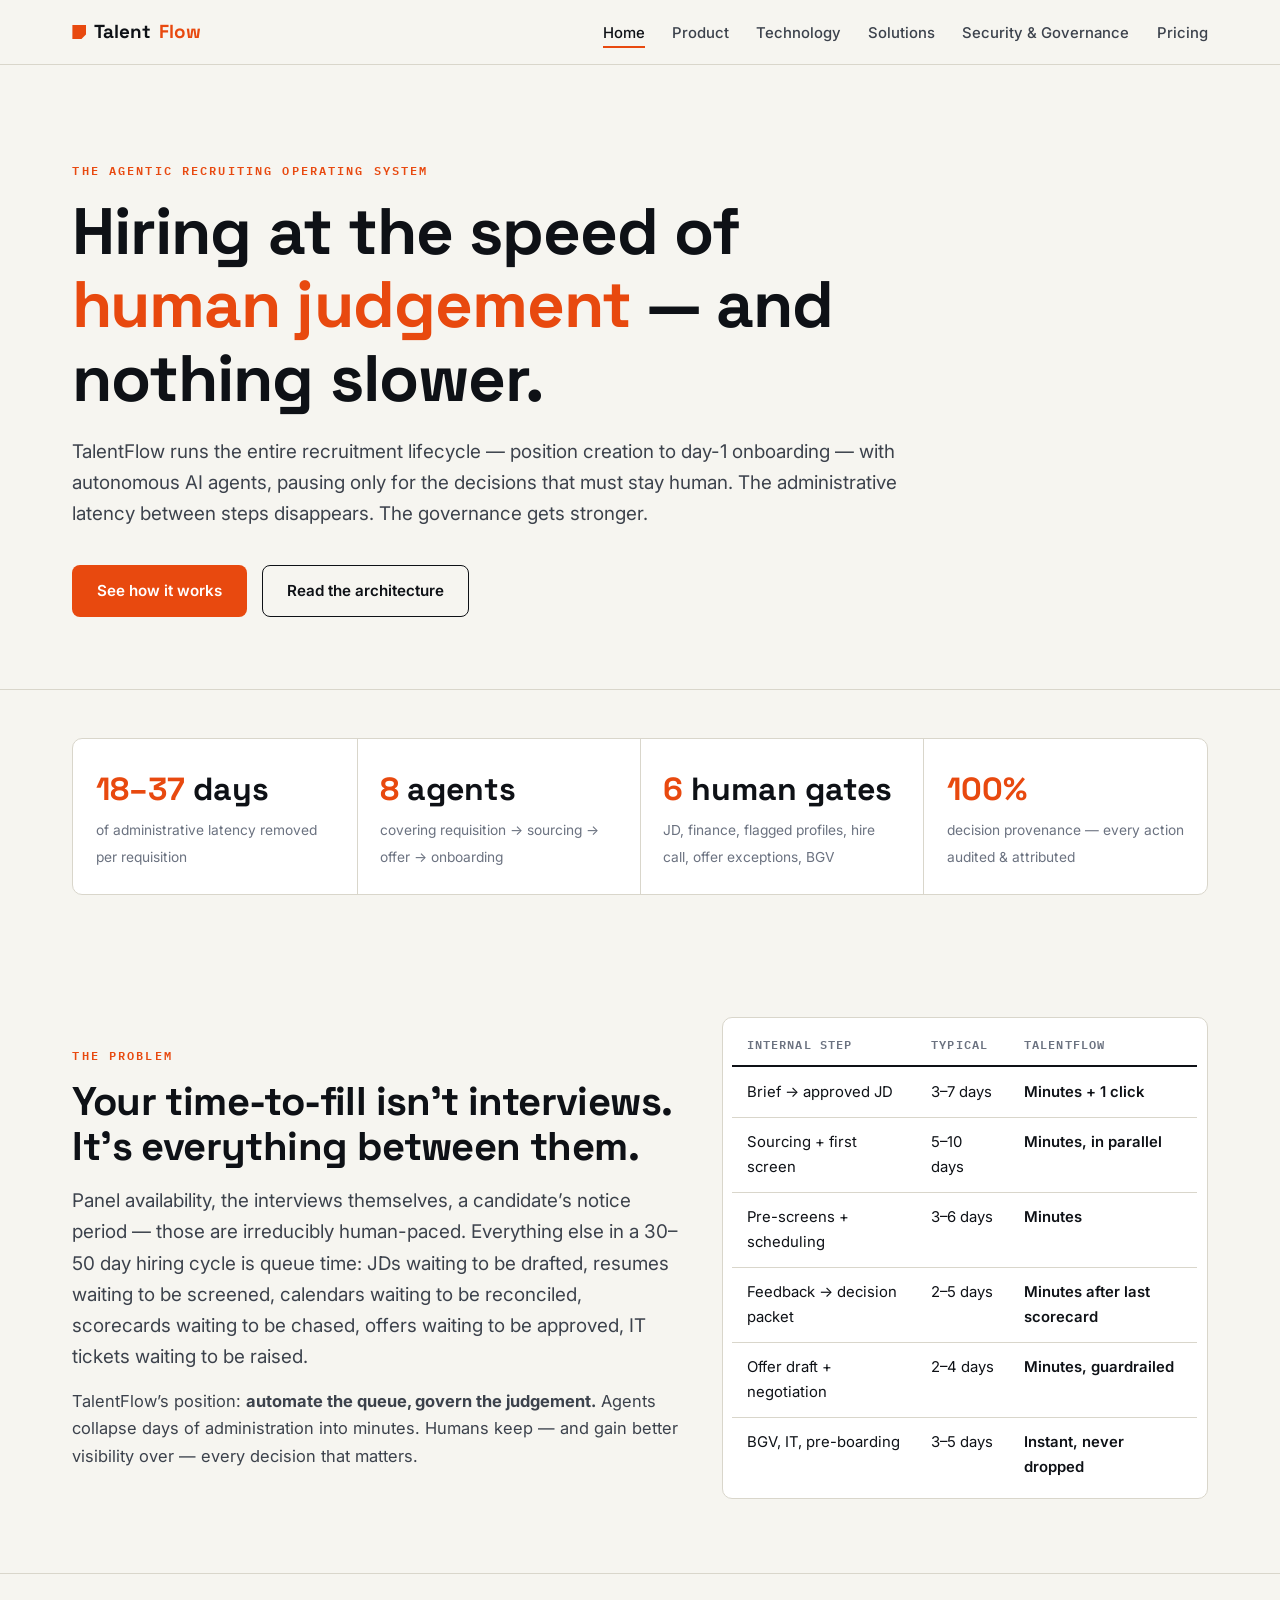
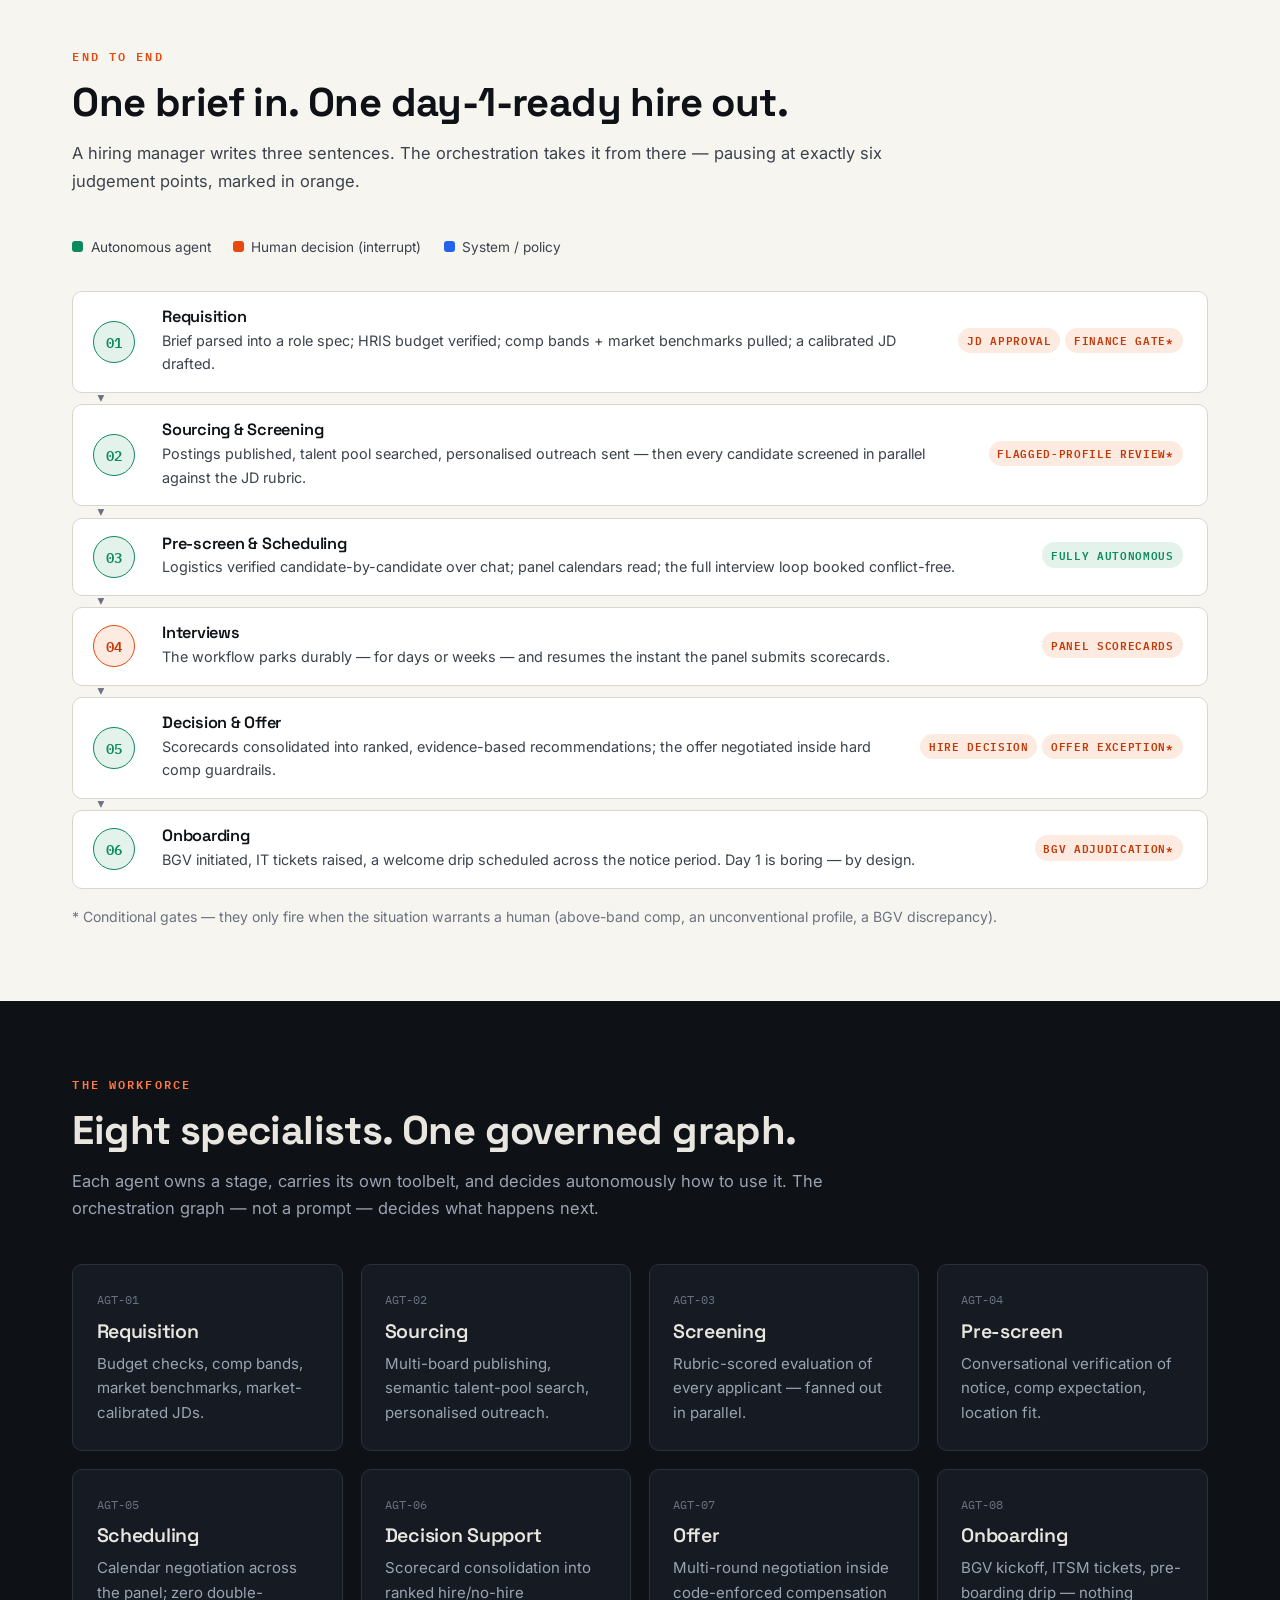
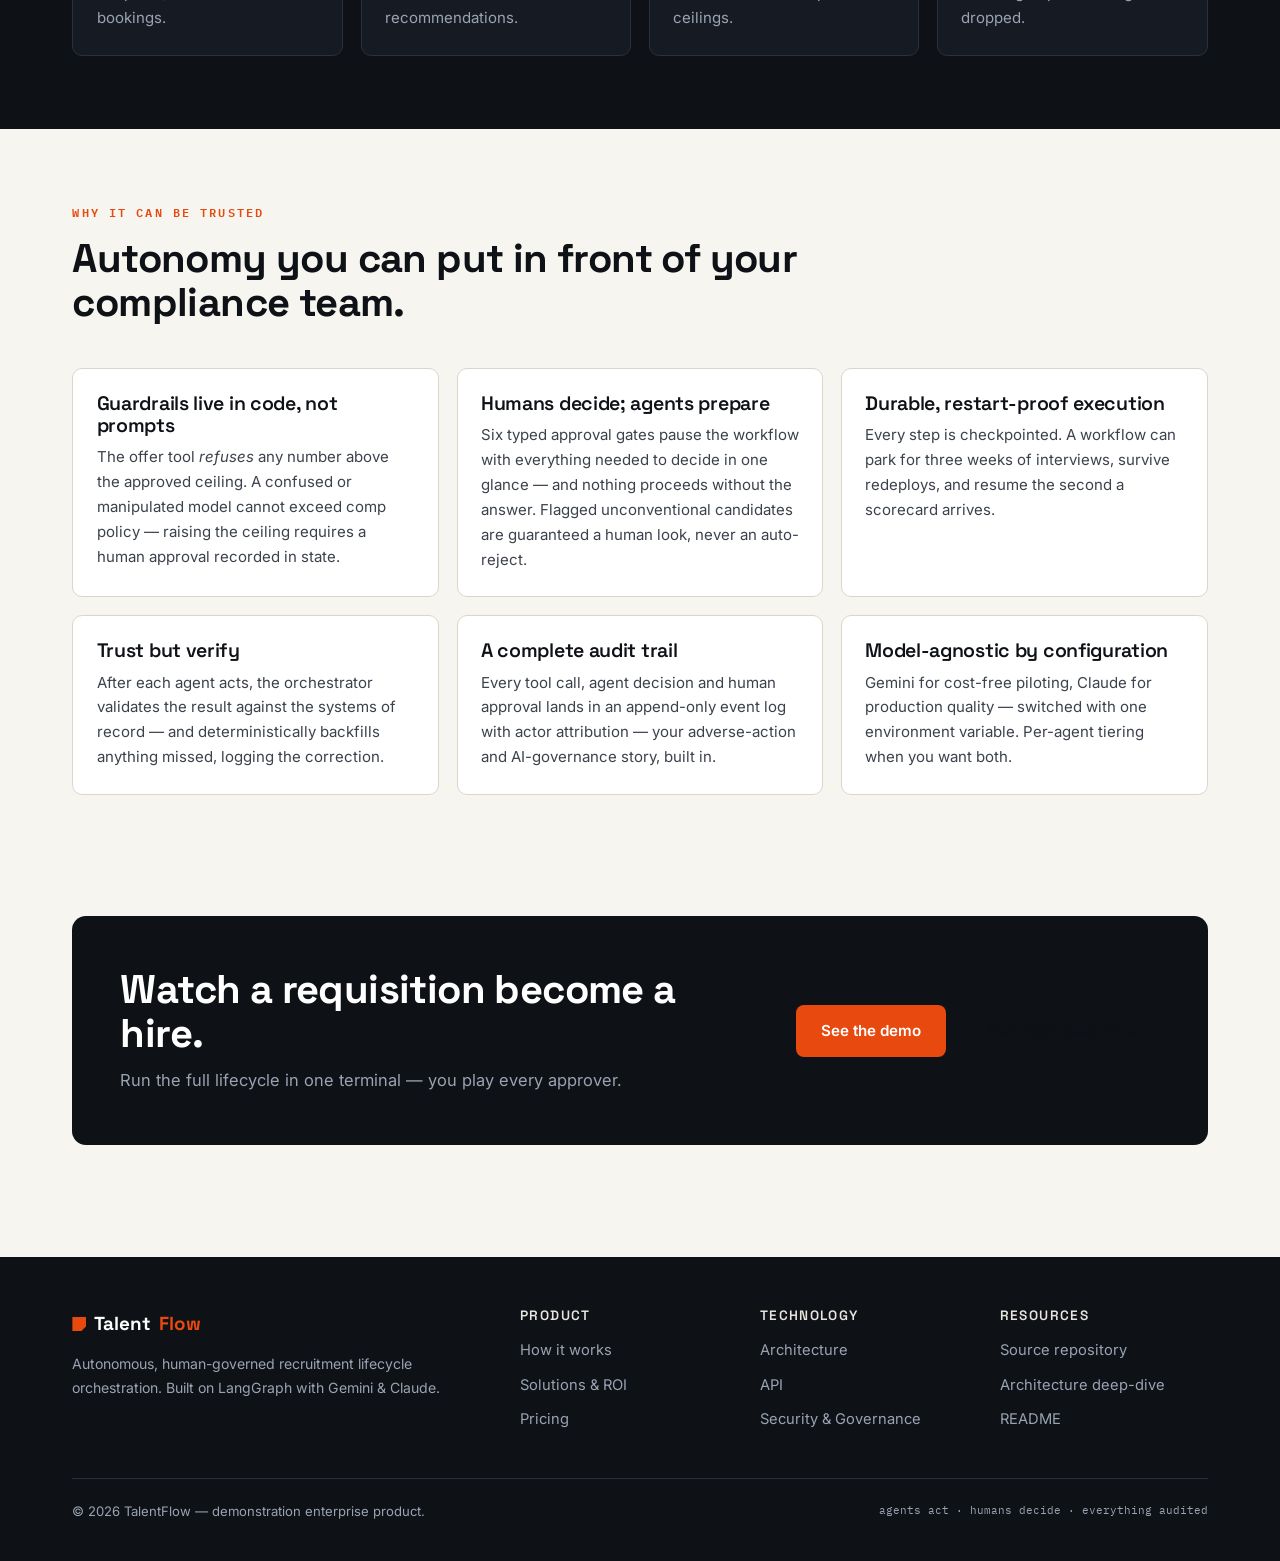
==== website/index.html @ d0b80715 "Add Gemini provider support, enterprise product website, and GCP deployment - Provider-switchable LL" ====
<!DOCTYPE html>
<html lang="en">
<head>
  <meta charset="UTF-8">
  <meta name="viewport" content="width=device-width, initial-scale=1.0">
  <title>TalentFlow — Autonomous, Human-Governed Recruiting</title>
  <meta name="description" content="TalentFlow runs the entire recruitment lifecycle — position creation to onboarding — with autonomous AI agents and governed human-in-the-loop checkpoints.">
  <link rel="preconnect" href="https://fonts.googleapis.com">
  <link href="https://fonts.googleapis.com/css2?family=Space+Grotesk:wght@500;600;700&family=Inter:wght@400;500;600&family=IBM+Plex+Mono:wght@400;600&display=swap" rel="stylesheet">
  <link rel="stylesheet" href="assets/css/style.css">
</head>
<body>

<header class="nav">
  <div class="wrap nav-inner">
    <a class="logo" href="index.html"><span class="mark"></span>Talent<span class="tf-flow">Flow</span></a>
    <button class="nav-toggle" aria-label="Menu">☰</button>
    <ul class="nav-links">
      <li><a href="index.html">Home</a></li>
      <li><a href="product.html">Product</a></li>
      <li><a href="technology.html">Technology</a></li>
      <li><a href="solutions.html">Solutions</a></li>
      <li><a href="security.html">Security &amp; Governance</a></li>
      <li><a href="pricing.html">Pricing</a></li>
    </ul>
  </div>
</header>

<!-- ============================ HERO ============================ -->
<section class="hero">
  <div class="wrap">
    <span class="kicker">The Agentic Recruiting Operating System</span>
    <h1>Hiring at the speed of <em>human judgement</em> — and nothing slower.</h1>
    <p class="lede">
      TalentFlow runs the entire recruitment lifecycle — position creation to day-1 onboarding —
      with autonomous AI agents, pausing only for the decisions that must stay human.
      The administrative latency between steps disappears. The governance gets stronger.
    </p>
    <div class="btn-row">
      <a class="btn btn-primary" href="product.html">See how it works</a>
      <a class="btn btn-ghost" href="technology.html">Read the architecture</a>
    </div>
  </div>
</section>

<!-- ============================ STATS ============================ -->
<section class="tight">
  <div class="wrap">
    <div class="stats reveal">
      <div class="stat"><span class="num"><span>18–37</span> days</span><span class="lbl">of administrative latency removed per requisition</span></div>
      <div class="stat"><span class="num"><span>8</span> agents</span><span class="lbl">covering requisition → sourcing → offer → onboarding</span></div>
      <div class="stat"><span class="num"><span>6</span> human gates</span><span class="lbl">JD, finance, flagged profiles, hire call, offer exceptions, BGV</span></div>
      <div class="stat"><span class="num"><span>100%</span></span><span class="lbl">decision provenance — every action audited &amp; attributed</span></div>
    </div>
  </div>
</section>

<!-- ============================ PROBLEM ============================ -->
<section>
  <div class="wrap split wide-left">
    <div class="reveal">
      <span class="kicker">The Problem</span>
      <h2>Your time-to-fill isn’t interviews.<br>It’s everything between them.</h2>
      <p class="lede" style="margin-top:1rem">
        Panel availability, the interviews themselves, a candidate’s notice period — those are
        irreducibly human-paced. Everything else in a 30–50 day hiring cycle is queue time:
        JDs waiting to be drafted, resumes waiting to be screened, calendars waiting to be
        reconciled, scorecards waiting to be chased, offers waiting to be approved, IT tickets
        waiting to be raised.
      </p>
      <p style="margin-top:1rem; color:var(--ink-soft)">
        TalentFlow’s position: <strong>automate the queue, govern the judgement.</strong>
        Agents collapse days of administration into minutes. Humans keep — and gain better
        visibility over — every decision that matters.
      </p>
    </div>
    <div class="reveal">
      <div class="table-card">
        <table>
          <thead><tr><th>Internal step</th><th>Typical</th><th>TalentFlow</th></tr></thead>
          <tbody>
            <tr><td>Brief → approved JD</td><td>3–7 days</td><td><strong>Minutes + 1 click</strong></td></tr>
            <tr><td>Sourcing + first screen</td><td>5–10 days</td><td><strong>Minutes, in parallel</strong></td></tr>
            <tr><td>Pre-screens + scheduling</td><td>3–6 days</td><td><strong>Minutes</strong></td></tr>
            <tr><td>Feedback → decision packet</td><td>2–5 days</td><td><strong>Minutes after last scorecard</strong></td></tr>
            <tr><td>Offer draft + negotiation</td><td>2–4 days</td><td><strong>Minutes, guardrailed</strong></td></tr>
            <tr><td>BGV, IT, pre-boarding</td><td>3–5 days</td><td><strong>Instant, never dropped</strong></td></tr>
          </tbody>
        </table>
      </div>
    </div>
  </div>
</section>

<hr class="divider">

<!-- ============================ LIFECYCLE ============================ -->
<section>
  <div class="wrap">
    <div class="section-head reveal">
      <span class="kicker">End to End</span>
      <h2>One brief in. One day-1-ready hire out.</h2>
      <p>A hiring manager writes three sentences. The orchestration takes it from there —
         pausing at exactly six judgement points, marked in orange.</p>
    </div>
    <div class="legend reveal">
      <span><i class="i-agent"></i>Autonomous agent</span>
      <span><i class="i-human"></i>Human decision (interrupt)</span>
      <span><i class="i-system"></i>System / policy</span>
    </div>
    <div class="flow">
      <div class="flow-step is-agent reveal">
        <div class="flow-idx">01</div>
        <div class="flow-body"><h4>Requisition</h4>
          <p>Brief parsed into a role spec; HRIS budget verified; comp bands + market benchmarks pulled; a calibrated JD drafted.</p></div>
        <div class="flow-side"><span class="tag tag-human">JD approval</span><span class="tag tag-human">Finance gate*</span></div>
      </div>
      <div class="flow-step is-agent reveal">
        <div class="flow-idx">02</div>
        <div class="flow-body"><h4>Sourcing &amp; Screening</h4>
          <p>Postings published, talent pool searched, personalised outreach sent — then every candidate screened in parallel against the JD rubric.</p></div>
        <div class="flow-side"><span class="tag tag-human">Flagged-profile review*</span></div>
      </div>
      <div class="flow-step is-agent reveal">
        <div class="flow-idx">03</div>
        <div class="flow-body"><h4>Pre-screen &amp; Scheduling</h4>
          <p>Logistics verified candidate-by-candidate over chat; panel calendars read; the full interview loop booked conflict-free.</p></div>
        <div class="flow-side"><span class="tag tag-agent">Fully autonomous</span></div>
      </div>
      <div class="flow-step is-human reveal">
        <div class="flow-idx">04</div>
        <div class="flow-body"><h4>Interviews</h4>
          <p>The workflow parks durably — for days or weeks — and resumes the instant the panel submits scorecards.</p></div>
        <div class="flow-side"><span class="tag tag-human">Panel scorecards</span></div>
      </div>
      <div class="flow-step is-agent reveal">
        <div class="flow-idx">05</div>
        <div class="flow-body"><h4>Decision &amp; Offer</h4>
          <p>Scorecards consolidated into ranked, evidence-based recommendations; the offer negotiated inside hard comp guardrails.</p></div>
        <div class="flow-side"><span class="tag tag-human">Hire decision</span><span class="tag tag-human">Offer exception*</span></div>
      </div>
      <div class="flow-step is-agent reveal">
        <div class="flow-idx">06</div>
        <div class="flow-body"><h4>Onboarding</h4>
          <p>BGV initiated, IT tickets raised, a welcome drip scheduled across the notice period. Day 1 is boring — by design.</p></div>
        <div class="flow-side"><span class="tag tag-human">BGV adjudication*</span></div>
      </div>
    </div>
    <p class="small muted" style="margin-top:1rem">* Conditional gates — they only fire when the situation warrants a human (above-band comp, an unconventional profile, a BGV discrepancy).</p>
  </div>
</section>

<!-- ============================ AGENTS ============================ -->
<section class="dark">
  <div class="wrap">
    <div class="section-head reveal">
      <span class="kicker">The Workforce</span>
      <h2>Eight specialists. One governed graph.</h2>
      <p>Each agent owns a stage, carries its own toolbelt, and decides autonomously how to use it.
         The orchestration graph — not a prompt — decides what happens next.</p>
    </div>
    <div class="grid cols-4">
      <div class="card reveal"><span class="card-num">AGT-01</span><h3>Requisition</h3><p>Budget checks, comp bands, market benchmarks, market-calibrated JDs.</p></div>
      <div class="card reveal"><span class="card-num">AGT-02</span><h3>Sourcing</h3><p>Multi-board publishing, semantic talent-pool search, personalised outreach.</p></div>
      <div class="card reveal"><span class="card-num">AGT-03</span><h3>Screening</h3><p>Rubric-scored evaluation of every applicant — fanned out in parallel.</p></div>
      <div class="card reveal"><span class="card-num">AGT-04</span><h3>Pre-screen</h3><p>Conversational verification of notice, comp expectation, location fit.</p></div>
      <div class="card reveal"><span class="card-num">AGT-05</span><h3>Scheduling</h3><p>Calendar negotiation across the panel; zero double-bookings.</p></div>
      <div class="card reveal"><span class="card-num">AGT-06</span><h3>Decision Support</h3><p>Scorecard consolidation into ranked hire/no-hire recommendations.</p></div>
      <div class="card reveal"><span class="card-num">AGT-07</span><h3>Offer</h3><p>Multi-round negotiation inside code-enforced compensation ceilings.</p></div>
      <div class="card reveal"><span class="card-num">AGT-08</span><h3>Onboarding</h3><p>BGV kickoff, ITSM tickets, pre-boarding drip — nothing dropped.</p></div>
    </div>
  </div>
</section>

<!-- ============================ DIFFERENTIATORS ============================ -->
<section>
  <div class="wrap">
    <div class="section-head reveal">
      <span class="kicker">Why It Can Be Trusted</span>
      <h2>Autonomy you can put in front of your compliance team.</h2>
    </div>
    <div class="grid cols-3">
      <div class="card reveal">
        <h3>Guardrails live in code, not prompts</h3>
        <p>The offer tool <em>refuses</em> any number above the approved ceiling. A confused or
           manipulated model cannot exceed comp policy — raising the ceiling requires a human
           approval recorded in state.</p>
      </div>
      <div class="card reveal">
        <h3>Humans decide; agents prepare</h3>
        <p>Six typed approval gates pause the workflow with everything needed to decide in one
           glance — and nothing proceeds without the answer. Flagged unconventional candidates
           are guaranteed a human look, never an auto-reject.</p>
      </div>
      <div class="card reveal">
        <h3>Durable, restart-proof execution</h3>
        <p>Every step is checkpointed. A workflow can park for three weeks of interviews,
           survive redeploys, and resume the second a scorecard arrives.</p>
      </div>
      <div class="card reveal">
        <h3>Trust but verify</h3>
        <p>After each agent acts, the orchestrator validates the result against the systems of
           record — and deterministically backfills anything missed, logging the correction.</p>
      </div>
      <div class="card reveal">
        <h3>A complete audit trail</h3>
        <p>Every tool call, agent decision and human approval lands in an append-only event log
           with actor attribution — your adverse-action and AI-governance story, built in.</p>
      </div>
      <div class="card reveal">
        <h3>Model-agnostic by configuration</h3>
        <p>Gemini for cost-free piloting, Claude for production quality — switched with one
           environment variable. Per-agent tiering when you want both.</p>
      </div>
    </div>
  </div>
</section>

<!-- ============================ CTA ============================ -->
<section class="tight">
  <div class="wrap">
    <div class="cta-band reveal">
      <div>
        <h2>Watch a requisition become a hire.</h2>
        <p>Run the full lifecycle in one terminal — you play every approver.</p>
      </div>
      <div class="btn-row">
        <a class="btn btn-primary" href="product.html#demo">See the demo</a>
        <a class="btn btn-ghost" href="technology.html">Technical deep-dive</a>
      </div>
    </div>
  </div>
</section>

<footer>
  <div class="wrap">
    <div class="foot-grid">
      <div>
        <a class="logo" href="index.html" style="color:#fff"><span class="mark"></span>Talent<span class="tf-flow">Flow</span></a>
        <p class="small" style="margin-top:0.8rem">Autonomous, human-governed recruitment lifecycle orchestration.
           Built on LangGraph with Gemini &amp; Claude.</p>
      </div>
      <div><h4>Product</h4><ul>
        <li><a href="product.html">How it works</a></li>
        <li><a href="solutions.html">Solutions &amp; ROI</a></li>
        <li><a href="pricing.html">Pricing</a></li>
      </ul></div>
      <div><h4>Technology</h4><ul>
        <li><a href="technology.html">Architecture</a></li>
        <li><a href="technology.html#api">API</a></li>
        <li><a href="security.html">Security &amp; Governance</a></li>
      </ul></div>
      <div><h4>Resources</h4><ul>
        <li><a href="https://github.com/Cosmius-SK/recruiter">Source repository</a></li>
        <li><a href="https://github.com/Cosmius-SK/recruiter/blob/main/docs/architecture.md">Architecture deep-dive</a></li>
        <li><a href="https://github.com/Cosmius-SK/recruiter/blob/main/README.md">README</a></li>
      </ul></div>
    </div>
    <div class="foot-note">
      <span>© 2026 TalentFlow — demonstration enterprise product.</span>
      <span class="mono">agents act · humans decide · everything audited</span>
    </div>
  </div>
</footer>

<script src="assets/js/main.js"></script>
</body>
</html>
---- website/assets/css/style.css ----
/* ============================================================
   TalentFlow — product site design system
   Editorial-industrial: paper ground, ink type, vermilion for
   human judgement, green for agent autonomy.
   ============================================================ */

:root {
  --paper: #f6f5f0;
  --card: #ffffff;
  --ink: #0e1116;
  --ink-soft: #3c424c;
  --muted: #6b7280;
  --line: #d9d6cb;
  --accent: #e8490f;          /* human gates / CTAs */
  --accent-dark: #c23a09;
  --agent: #0e8a5f;           /* autonomous agents */
  --agent-soft: #e3f2eb;
  --human-soft: #fdeae0;
  --system: #2563eb;
  --dark: #0e1116;
  --dark-card: #161b23;
  --dark-line: #2a313c;
  --dark-text: #e8e6df;
  --dark-muted: #9aa3b2;
  --radius: 10px;
  --maxw: 1180px;
  --font-display: "Space Grotesk", "Inter", system-ui, sans-serif;
  --font-body: "Inter", system-ui, -apple-system, sans-serif;
  --font-mono: "IBM Plex Mono", ui-monospace, "SF Mono", Menlo, monospace;
}

* { box-sizing: border-box; margin: 0; padding: 0; }

html { scroll-behavior: smooth; }

body {
  font-family: var(--font-body);
  background: var(--paper);
  color: var(--ink);
  line-height: 1.65;
  font-size: 16.5px;
  -webkit-font-smoothing: antialiased;
}

img, svg { max-width: 100%; }

a { color: inherit; }

::selection { background: var(--accent); color: #fff; }

/* ---------- typography ---------- */

h1, h2, h3, h4 { font-family: var(--font-display); line-height: 1.12; letter-spacing: -0.015em; }
h1 { font-size: clamp(2.4rem, 5.4vw, 4.1rem); font-weight: 700; }
h2 { font-size: clamp(1.7rem, 3.2vw, 2.5rem); font-weight: 700; }
h3 { font-size: 1.22rem; font-weight: 600; }
h4 { font-size: 1.02rem; font-weight: 600; }

.kicker {
  font-family: var(--font-mono);
  font-size: 0.74rem;
  font-weight: 600;
  letter-spacing: 0.18em;
  text-transform: uppercase;
  color: var(--accent);
  display: block;
  margin-bottom: 0.9rem;
}

.lede { font-size: 1.18rem; color: var(--ink-soft); max-width: 46em; }

.muted { color: var(--muted); }
.small { font-size: 0.88rem; }

code, .mono { font-family: var(--font-mono); font-size: 0.86em; }

/* ---------- layout primitives ---------- */

.wrap { max-width: var(--maxw); margin: 0 auto; padding: 0 1.4rem; }

section { padding: 4.6rem 0; }
section.tight { padding: 3rem 0; }

.section-head { max-width: 52em; margin-bottom: 2.6rem; }
.section-head p { margin-top: 0.9rem; color: var(--ink-soft); }

.grid { display: grid; gap: 1.1rem; }
.cols-2 { grid-template-columns: repeat(2, 1fr); }
.cols-3 { grid-template-columns: repeat(3, 1fr); }
.cols-4 { grid-template-columns: repeat(4, 1fr); }

@media (max-width: 980px) {
  .cols-3, .cols-4 { grid-template-columns: repeat(2, 1fr); }
}
@media (max-width: 640px) {
  .cols-2, .cols-3, .cols-4 { grid-template-columns: 1fr; }
  section { padding: 3.2rem 0; }
}

/* ---------- nav ---------- */

.nav {
  position: sticky; top: 0; z-index: 50;
  background: rgba(246, 245, 240, 0.92);
  backdrop-filter: blur(8px);
  border-bottom: 1px solid var(--line);
}

.nav-inner {
  display: flex; align-items: center; justify-content: space-between;
  height: 64px;
}

.logo {
  font-family: var(--font-display);
  font-weight: 700; font-size: 1.18rem; text-decoration: none;
  display: flex; align-items: center; gap: 0.5rem;
}
.logo .mark {
  width: 14px; height: 14px; background: var(--accent);
  display: inline-block; clip-path: polygon(0 0, 100% 0, 100% 65%, 65% 100%, 0 100%);
}
.logo .tf-flow { color: var(--accent); }

.nav-links { display: flex; align-items: center; gap: 1.7rem; list-style: none; }
.nav-links a {
  text-decoration: none; font-size: 0.93rem; font-weight: 500; color: var(--ink-soft);
  padding: 0.3rem 0; border-bottom: 2px solid transparent;
}
.nav-links a:hover { color: var(--ink); }
.nav-links a.active { color: var(--ink); border-bottom-color: var(--accent); }

.nav-toggle { display: none; background: none; border: 1px solid var(--line); border-radius: 6px;
  font-size: 1.2rem; padding: 0.15rem 0.6rem; cursor: pointer; }

@media (max-width: 860px) {
  .nav-toggle { display: block; }
  .nav-links {
    display: none; position: absolute; top: 64px; left: 0; right: 0;
    flex-direction: column; align-items: flex-start; gap: 0;
    background: var(--paper); border-bottom: 1px solid var(--line); padding: 0.6rem 1.4rem 1rem;
  }
  .nav-links.open { display: flex; }
  .nav-links li { width: 100%; }
  .nav-links a { display: block; padding: 0.65rem 0; }
}

/* ---------- buttons ---------- */

.btn {
  display: inline-block; text-decoration: none; font-weight: 600; font-size: 0.95rem;
  padding: 0.78rem 1.5rem; border-radius: 8px; border: 1.5px solid transparent;
  transition: transform 0.12s ease, background 0.12s ease;
}
.btn:hover { transform: translateY(-1px); }
.btn-primary { background: var(--accent); color: #fff; }
.btn-primary:hover { background: var(--accent-dark); }
.btn-ghost { border-color: var(--ink); color: var(--ink); }
.btn-ghost:hover { background: var(--ink); color: var(--paper); }
.btn-row { display: flex; gap: 0.9rem; flex-wrap: wrap; }

.dark .btn-ghost { border-color: var(--dark-text); color: var(--dark-text); }
.dark .btn-ghost:hover { background: var(--dark-text); color: var(--ink); }

/* ---------- hero ---------- */

.hero { padding: 6rem 0 4.5rem; border-bottom: 1px solid var(--line); }
.hero h1 { max-width: 13.5em; margin-bottom: 1.3rem; }
.hero h1 em { font-style: normal; color: var(--accent); }
.hero .lede { margin-bottom: 2.2rem; }

.page-hero { padding: 4.6rem 0 3.4rem; border-bottom: 1px solid var(--line); }
.page-hero h1 { font-size: clamp(2rem, 4.2vw, 3.2rem); margin-bottom: 1rem; max-width: 17em; }

/* ---------- stat strip ---------- */

.stats { display: grid; grid-template-columns: repeat(4, 1fr); border: 1px solid var(--line);
  border-radius: var(--radius); overflow: hidden; background: var(--card); }
.stat { padding: 1.5rem 1.4rem; border-left: 1px solid var(--line); }
.stat:first-child { border-left: none; }
.stat .num { font-family: var(--font-display); font-size: 2rem; font-weight: 700; display: block; }
.stat .num span { color: var(--accent); }
.stat .lbl { font-size: 0.86rem; color: var(--muted); }
@media (max-width: 860px) {
  .stats { grid-template-columns: repeat(2, 1fr); }
  .stat:nth-child(3) { border-left: none; }
  .stat { border-top: 1px solid var(--line); }
  .stat:nth-child(-n+2) { border-top: none; }
}

/* ---------- cards ---------- */

.card {
  background: var(--card); border: 1px solid var(--line); border-radius: var(--radius);
  padding: 1.5rem 1.45rem;
}
.card h3 { margin-bottom: 0.55rem; }
.card p { font-size: 0.94rem; color: var(--ink-soft); }
.card .tag-row { margin-top: 0.9rem; }

.card-num {
  font-family: var(--font-mono); font-size: 0.78rem; color: var(--muted);
  display: block; margin-bottom: 0.7rem;
}

/* ---------- tags / chips ---------- */

.tag {
  display: inline-block; font-family: var(--font-mono); font-size: 0.7rem; font-weight: 600;
  letter-spacing: 0.06em; text-transform: uppercase; padding: 0.22rem 0.55rem;
  border-radius: 99px; margin: 0 0.3rem 0.3rem 0;
}
.tag-agent { background: var(--agent-soft); color: var(--agent); }
.tag-human { background: var(--human-soft); color: var(--accent-dark); }
.tag-system { background: #e4ecfb; color: var(--system); }
.tag-plain { background: #ecebe4; color: var(--ink-soft); }

/* ---------- lifecycle flow diagram ---------- */

.flow { display: grid; gap: 0.7rem; }
.flow-step {
  display: grid; grid-template-columns: 52px 1fr auto; gap: 1.1rem; align-items: center;
  background: var(--card); border: 1px solid var(--line); border-radius: var(--radius);
  padding: 1rem 1.2rem; position: relative;
}
.flow-step::after {
  content: "▾"; position: absolute; left: 24px; bottom: -1.05rem; color: var(--muted);
  font-size: 0.85rem; z-index: 1;
}
.flow-step:last-child::after { content: none; }
.flow-idx {
  font-family: var(--font-mono); font-weight: 600; font-size: 0.85rem;
  width: 42px; height: 42px; border-radius: 50%; display: flex; align-items: center;
  justify-content: center; border: 1.5px solid var(--ink); background: var(--paper);
}
.flow-step.is-human .flow-idx { border-color: var(--accent); color: var(--accent-dark); background: var(--human-soft); }
.flow-step.is-agent .flow-idx { border-color: var(--agent); color: var(--agent); background: var(--agent-soft); }
.flow-body h4 { margin-bottom: 0.15rem; }
.flow-body p { font-size: 0.9rem; color: var(--ink-soft); }
.flow-side { text-align: right; }
@media (max-width: 700px) {
  .flow-step { grid-template-columns: 42px 1fr; }
  .flow-side { display: none; }
}

/* ---------- gate (HITL) blocks ---------- */

.gate {
  border-left: 4px solid var(--accent); background: var(--card);
  border-radius: 0 var(--radius) var(--radius) 0; border-top: 1px solid var(--line);
  border-right: 1px solid var(--line); border-bottom: 1px solid var(--line);
  padding: 1.3rem 1.4rem;
}
.gate h3 { display: flex; gap: 0.55rem; align-items: baseline; }
.gate .gate-owner { font-family: var(--font-mono); font-size: 0.74rem; color: var(--muted); text-transform: uppercase; letter-spacing: 0.1em; }
.gate p { font-size: 0.93rem; color: var(--ink-soft); margin-top: 0.45rem; }
.gate code { background: #f1efe7; padding: 0.1rem 0.35rem; border-radius: 4px; }

/* ---------- dark sections ---------- */

.dark { background: var(--dark); color: var(--dark-text); }
.dark .kicker { color: #ff7a45; }
.dark .lede, .dark .section-head p { color: var(--dark-muted); }
.dark .card { background: var(--dark-card); border-color: var(--dark-line); }
.dark .card p { color: var(--dark-muted); }
.dark .muted { color: var(--dark-muted); }
.dark table th { color: var(--dark-muted); border-color: var(--dark-line); }
.dark table td { border-color: var(--dark-line); }

/* ---------- code blocks ---------- */

pre {
  background: #10151c; color: #dbe3ee; border-radius: var(--radius);
  border: 1px solid #232b36; padding: 1.2rem 1.3rem; overflow-x: auto;
  font-family: var(--font-mono); font-size: 0.82rem; line-height: 1.6;
}
pre .c { color: #6f7d92; }   /* comment */
pre .k { color: #ff8a5c; }   /* keyword */
pre .s { color: #8fd6b3; }   /* string */
pre .f { color: #9bbcf2; }   /* function/field */

.codecap {
  font-family: var(--font-mono); font-size: 0.74rem; color: var(--muted);
  margin: 0.5rem 0 1.6rem; letter-spacing: 0.04em;
}

/* ---------- terminal mock ---------- */

.term {
  background: #0c1117; border-radius: var(--radius); border: 1px solid #222a35;
  overflow: hidden; box-shadow: 0 18px 50px -22px rgba(14, 17, 22, 0.55);
}
.term-bar { background: #161d27; padding: 0.55rem 1rem; display: flex; gap: 0.45rem; align-items: center; }
.term-bar i { width: 11px; height: 11px; border-radius: 50%; background: #2c3543; display: inline-block; }
.term-bar i:first-child { background: #e8490f; }
.term-bar span { font-family: var(--font-mono); font-size: 0.72rem; color: #5d6b7e; margin-left: 0.6rem; }
.term pre { border: none; border-radius: 0; margin: 0; background: transparent; font-size: 0.79rem; }
.term .g { color: #4cc38a; } .term .y { color: #f5b042; } .term .b { color: #6ea8fe; } .term .dim { color: #5d6b7e; }

/* ---------- tables ---------- */

table { width: 100%; border-collapse: collapse; font-size: 0.93rem; }
th {
  text-align: left; font-family: var(--font-mono); font-size: 0.72rem; font-weight: 600;
  text-transform: uppercase; letter-spacing: 0.1em; color: var(--muted);
  padding: 0.7rem 0.9rem; border-bottom: 2px solid var(--ink);
}
td { padding: 0.78rem 0.9rem; border-bottom: 1px solid var(--line); vertical-align: top; }
tr:last-child td { border-bottom: none; }
.table-card { background: var(--card); border: 1px solid var(--line); border-radius: var(--radius);
  padding: 0.4rem 0.6rem; overflow-x: auto; }
td strong { font-weight: 600; }

/* ---------- split layout ---------- */

.split { display: grid; grid-template-columns: 1fr 1fr; gap: 2.6rem; align-items: center; }
.split.wide-left { grid-template-columns: 1.25fr 1fr; }
@media (max-width: 900px) { .split, .split.wide-left { grid-template-columns: 1fr; } }

/* ---------- pricing ---------- */

.price-card { display: flex; flex-direction: column; }
.price-card .price { font-family: var(--font-display); font-size: 2.1rem; font-weight: 700; margin: 0.7rem 0 0.2rem; }
.price-card .per { color: var(--muted); font-size: 0.85rem; margin-bottom: 1rem; }
.price-card ul { list-style: none; margin: 0.6rem 0 1.4rem; flex: 1; }
.price-card li { font-size: 0.92rem; padding: 0.42rem 0 0.42rem 1.5rem; position: relative; color: var(--ink-soft); }
.price-card li::before { content: "—"; position: absolute; left: 0; color: var(--accent); font-weight: 700; }
.price-card.featured { border: 2px solid var(--accent); position: relative; }
.price-card.featured::before {
  content: "MOST POPULAR"; position: absolute; top: -11px; left: 1.3rem;
  background: var(--accent); color: #fff; font-family: var(--font-mono);
  font-size: 0.64rem; letter-spacing: 0.12em; padding: 0.18rem 0.6rem; border-radius: 99px;
}

/* ---------- FAQ ---------- */

details {
  background: var(--card); border: 1px solid var(--line); border-radius: var(--radius);
  padding: 1.05rem 1.3rem; margin-bottom: 0.7rem;
}
summary { font-weight: 600; cursor: pointer; font-family: var(--font-display); }
details p { margin-top: 0.7rem; color: var(--ink-soft); font-size: 0.95rem; }

/* ---------- CTA band ---------- */

.cta-band { background: var(--ink); color: var(--dark-text); border-radius: 14px; padding: 3.2rem 3rem;
  display: flex; justify-content: space-between; align-items: center; gap: 2rem; flex-wrap: wrap; }
.cta-band h2 { color: #fff; max-width: 16em; }
.cta-band p { color: var(--dark-muted); margin-top: 0.6rem; }

/* ---------- footer ---------- */

footer { background: var(--dark); color: var(--dark-muted); padding: 3.2rem 0 2.4rem; margin-top: 4rem; }
.foot-grid { display: grid; grid-template-columns: 2fr 1fr 1fr 1fr; gap: 2rem; margin-bottom: 2.4rem; }
footer h4 { color: var(--dark-text); font-size: 0.85rem; text-transform: uppercase; letter-spacing: 0.1em; margin-bottom: 0.8rem; }
footer ul { list-style: none; }
footer li { margin-bottom: 0.45rem; }
footer a { color: var(--dark-muted); text-decoration: none; font-size: 0.92rem; }
footer a:hover { color: #fff; }
.foot-note { border-top: 1px solid var(--dark-line); padding-top: 1.4rem; font-size: 0.82rem; display: flex; justify-content: space-between; flex-wrap: wrap; gap: 0.8rem; }
@media (max-width: 800px) { .foot-grid { grid-template-columns: 1fr 1fr; } }

/* ---------- reveal animation ---------- */

.reveal { opacity: 0; transform: translateY(14px); transition: opacity 0.55s ease, transform 0.55s ease; }
.reveal.in { opacity: 1; transform: none; }
@media (prefers-reduced-motion: reduce) { .reveal { opacity: 1; transform: none; transition: none; } }

/* ---------- misc ---------- */

.legend { display: flex; gap: 1.4rem; flex-wrap: wrap; margin: 1.2rem 0 2rem; font-size: 0.85rem; color: var(--ink-soft); }
.legend i { width: 11px; height: 11px; border-radius: 3px; display: inline-block; margin-right: 0.45rem; }
.legend .i-agent { background: var(--agent); }
.legend .i-human { background: var(--accent); }
.legend .i-system { background: var(--system); }

.divider { border: none; border-top: 1px solid var(--line); margin: 0; }

.anchor-offset { scroll-margin-top: 90px; }
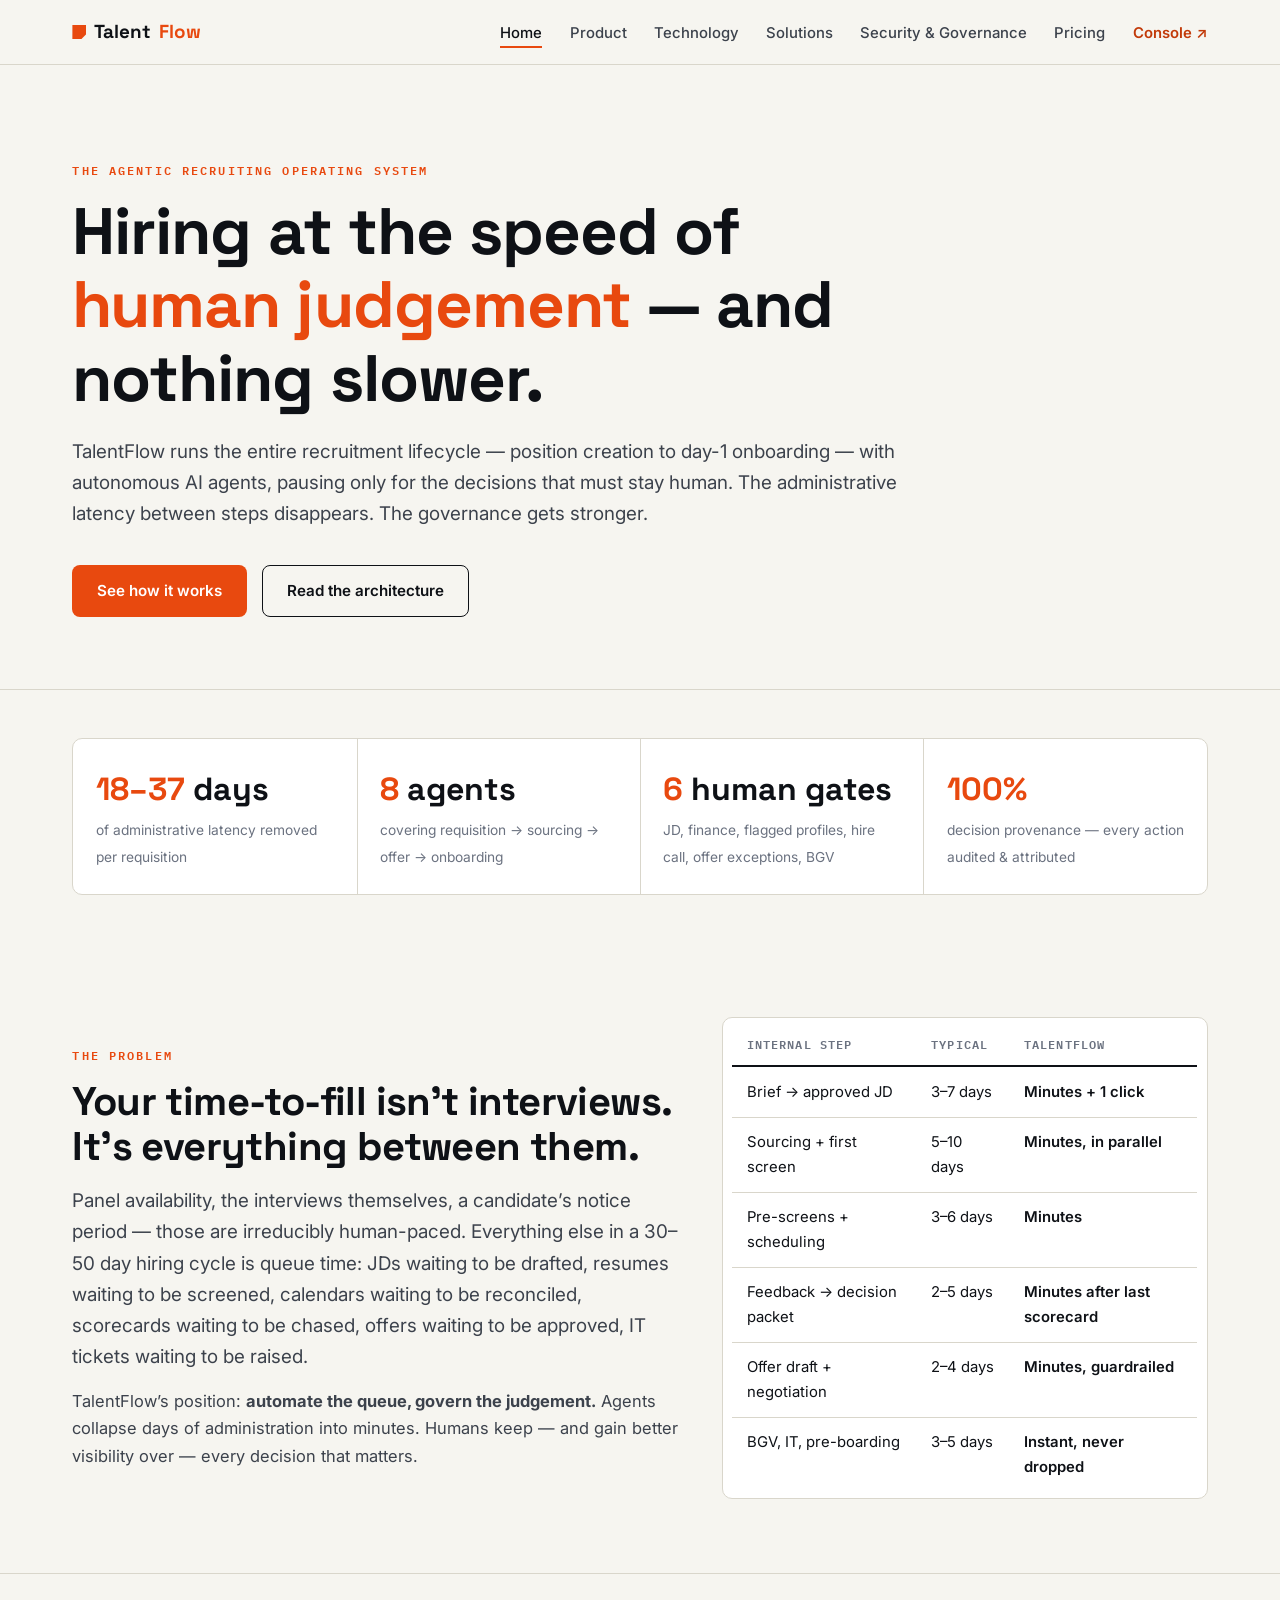
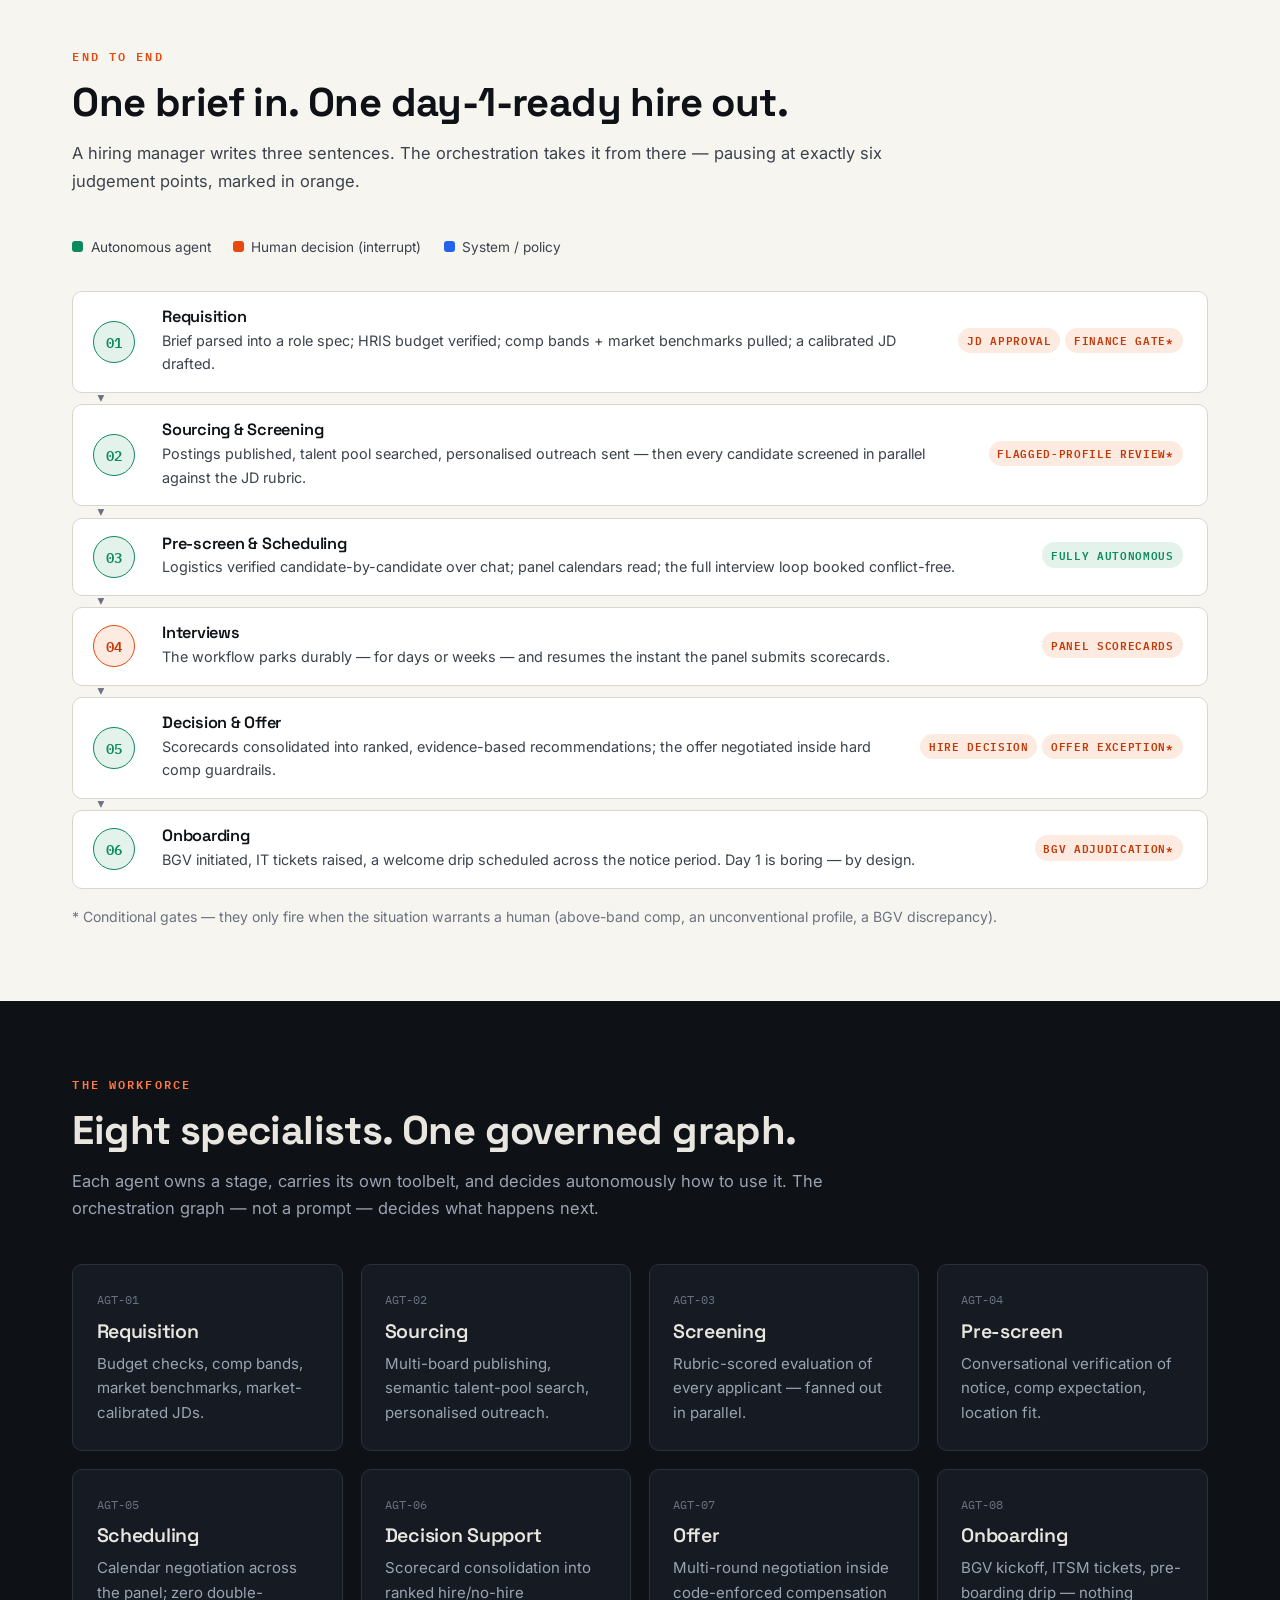
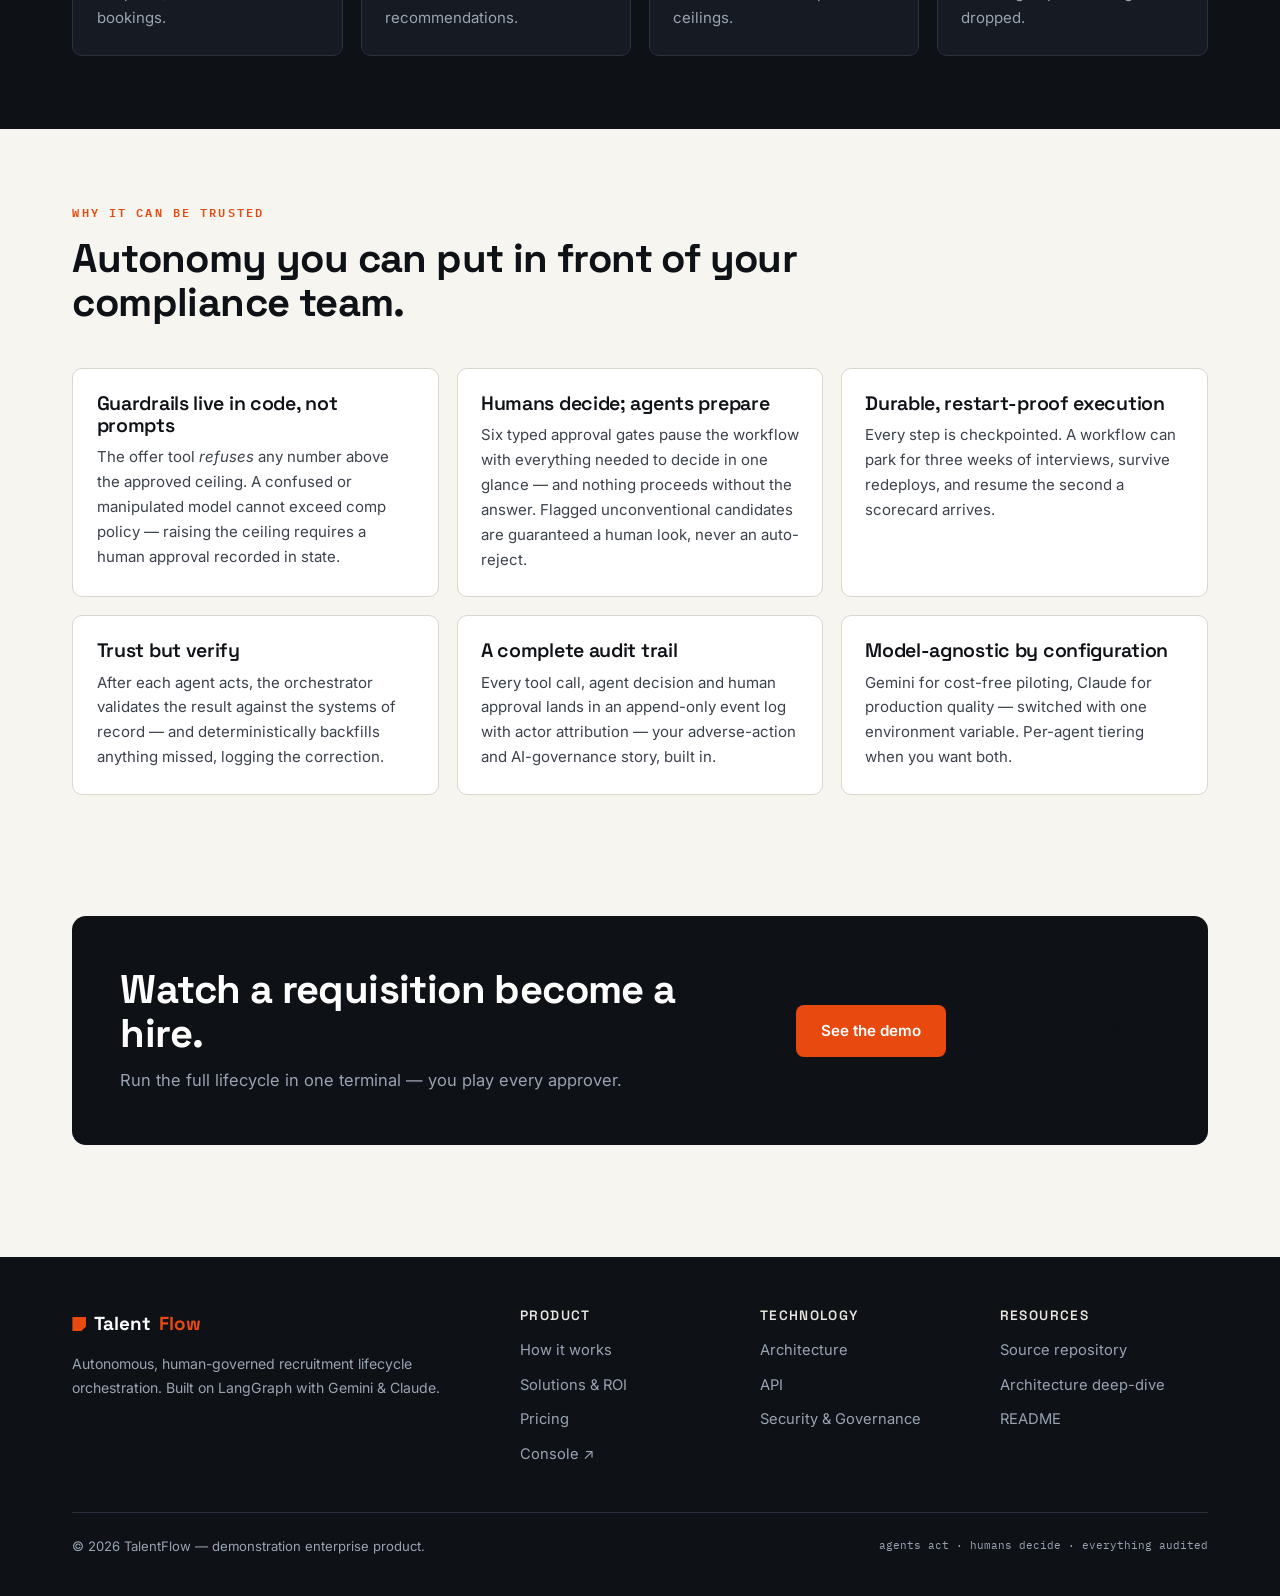
==== commit c5341d3f: "Add TalentFlow Console: product UI for running workflows and answering gates - website/app/: single-" ====
--- a/website/index.html
+++ b/website/index.html
@@ -22,6 +22,7 @@
       <li><a href="solutions.html">Solutions</a></li>
       <li><a href="security.html">Security &amp; Governance</a></li>
       <li><a href="pricing.html">Pricing</a></li>
+      <li><a class="nav-console" href="app/">Console ↗</a></li>
     </ul>
   </div>
 </header>
@@ -244,6 +245,7 @@
         <li><a href="product.html">How it works</a></li>
         <li><a href="solutions.html">Solutions &amp; ROI</a></li>
         <li><a href="pricing.html">Pricing</a></li>
+      <li><a class="nav-console" href="app/">Console ↗</a></li>
       </ul></div>
       <div><h4>Technology</h4><ul>
         <li><a href="technology.html">Architecture</a></li>
--- a/website/assets/css/style.css
+++ b/website/assets/css/style.css
@@ -377,3 +377,7 @@
 .divider { border: none; border-top: 1px solid var(--line); margin: 0; }
 
 .anchor-offset { scroll-margin-top: 90px; }
+
+/* Console link in the top nav */
+.nav-links .nav-console { color: var(--accent-dark); font-weight: 600; }
+.nav-links .nav-console:hover { color: var(--accent); }
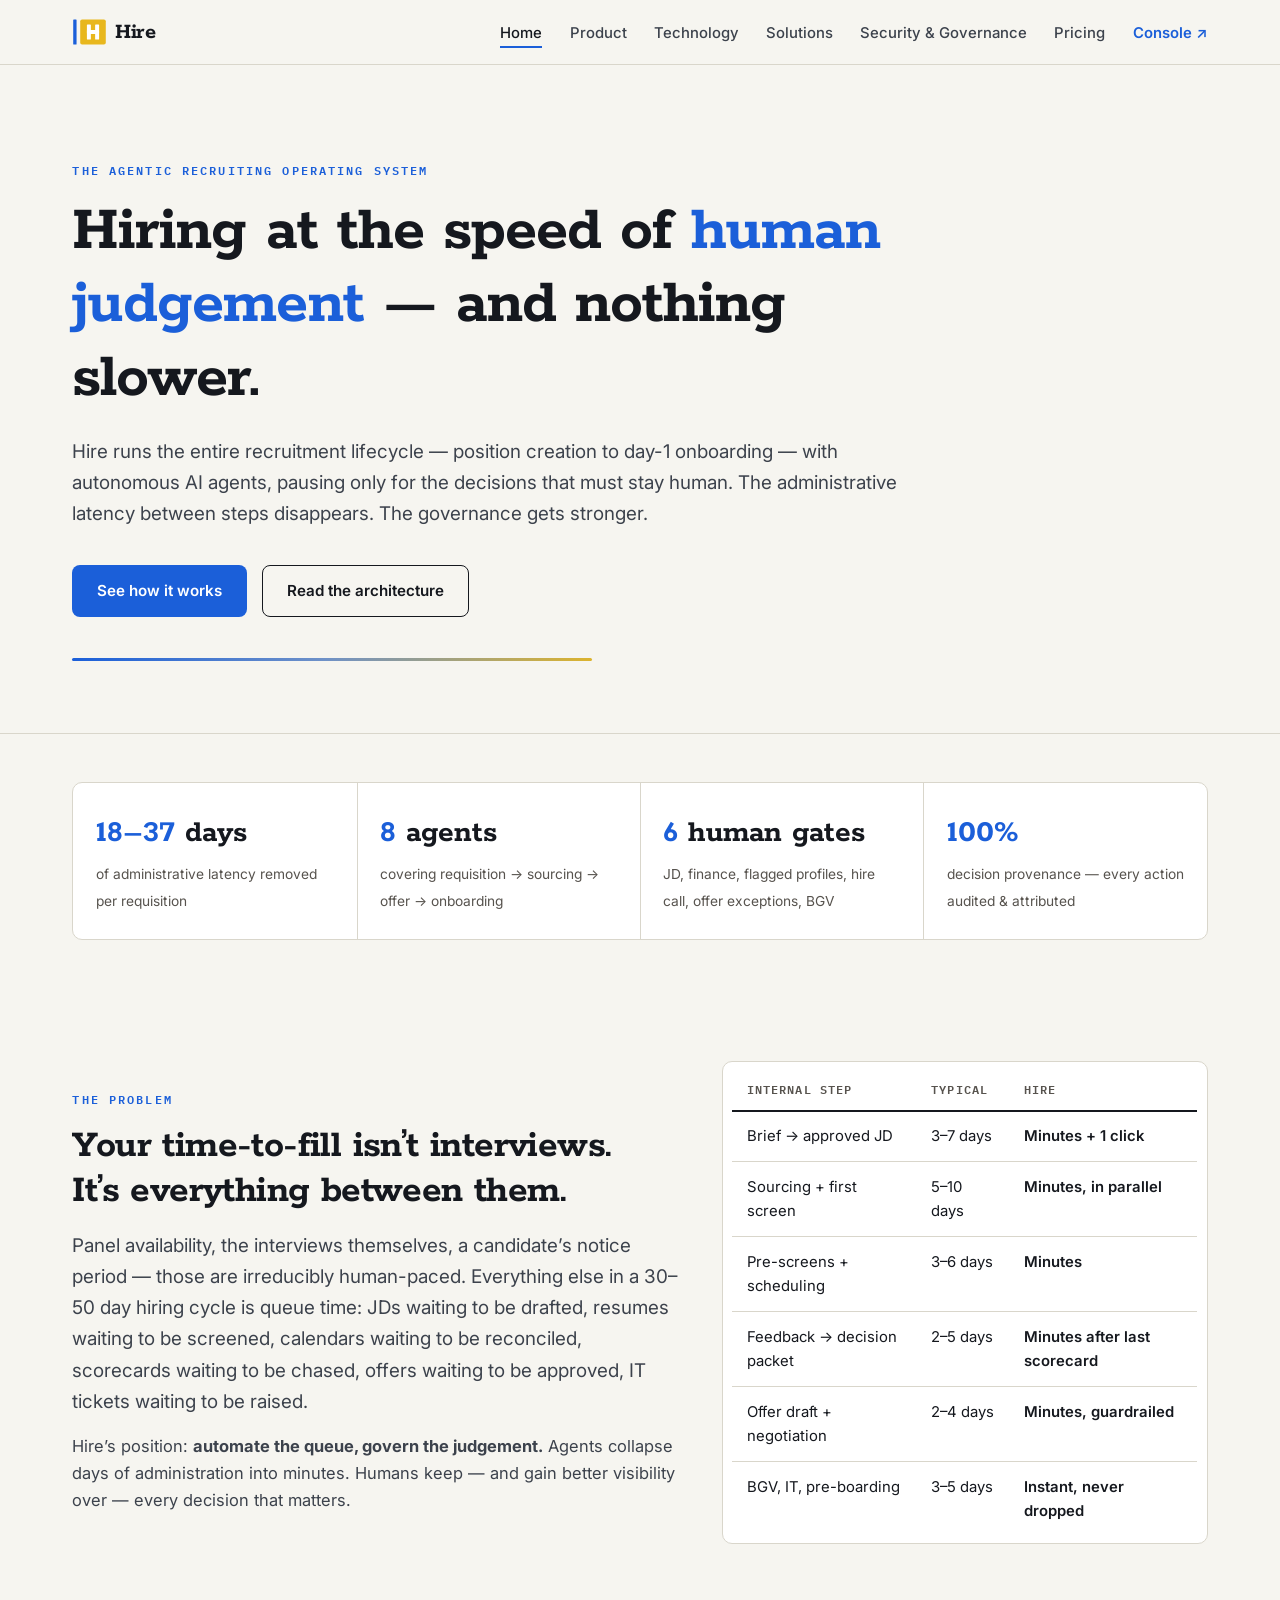
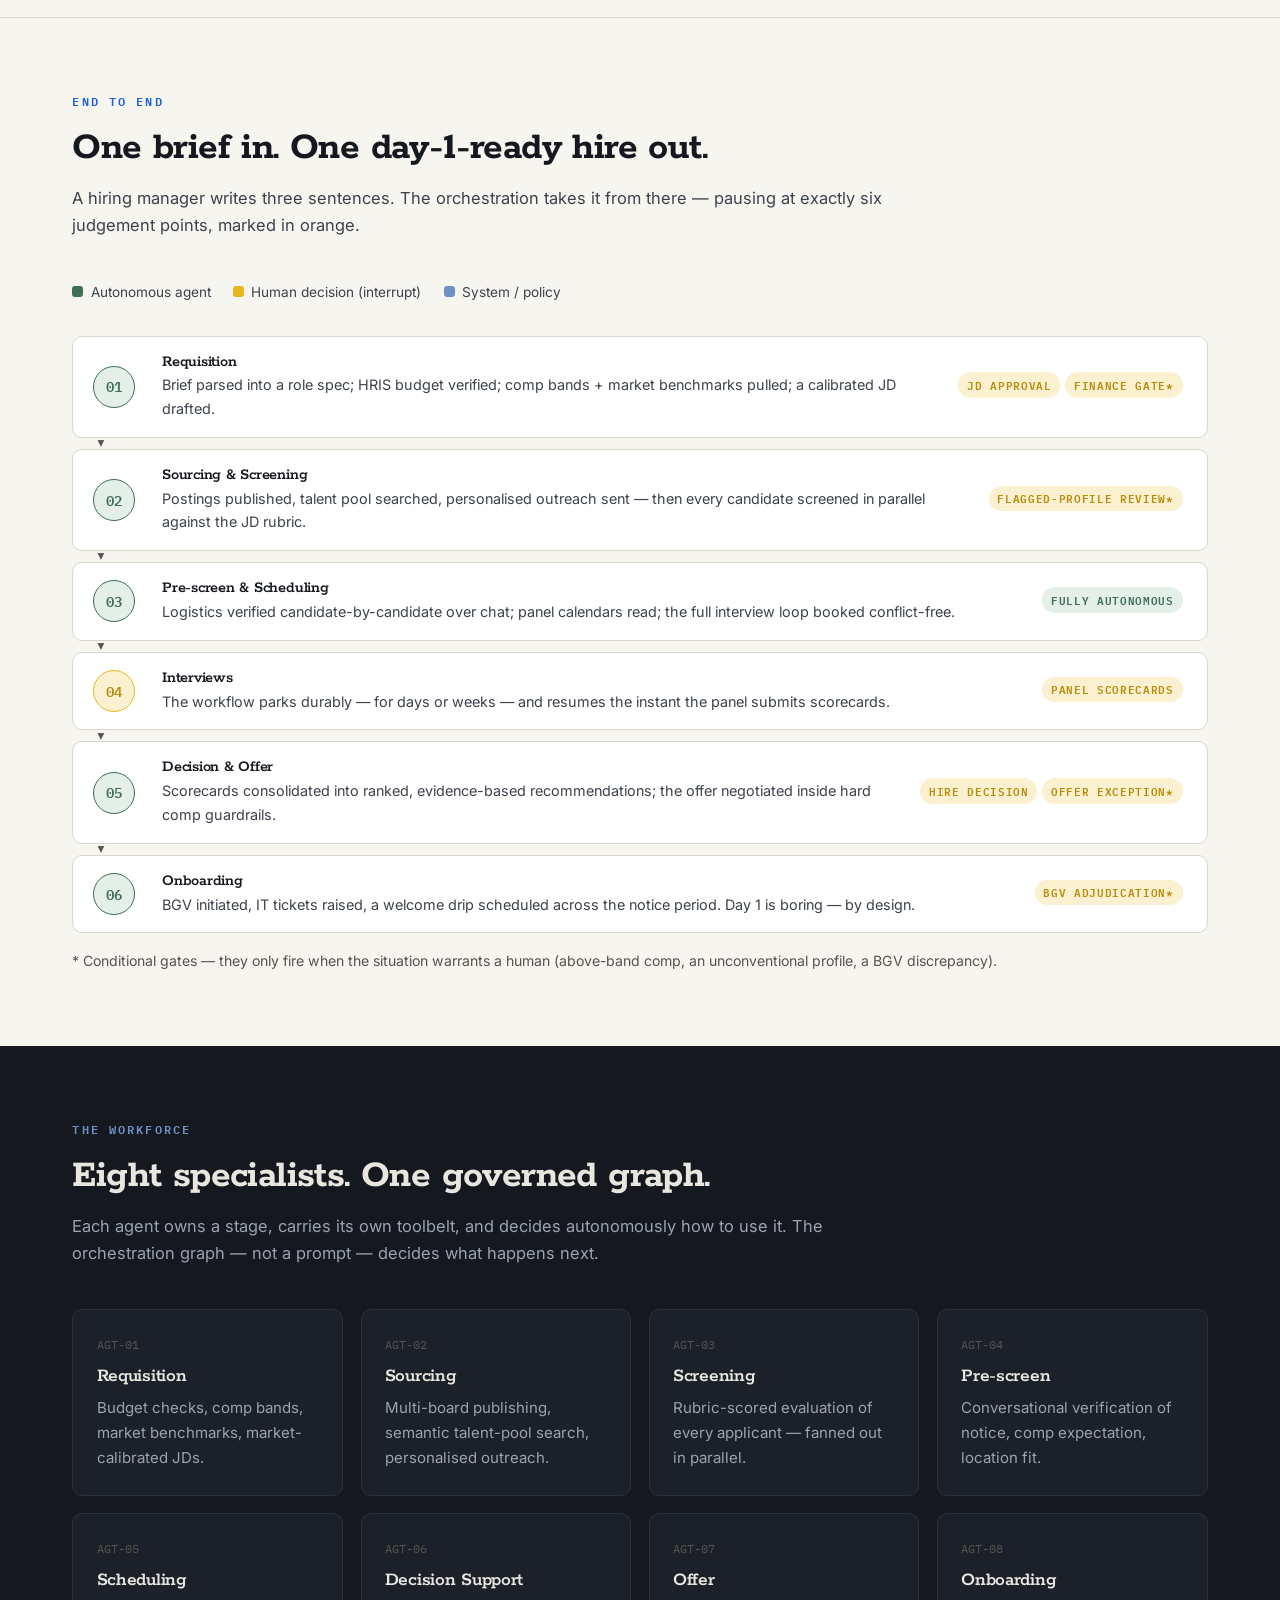
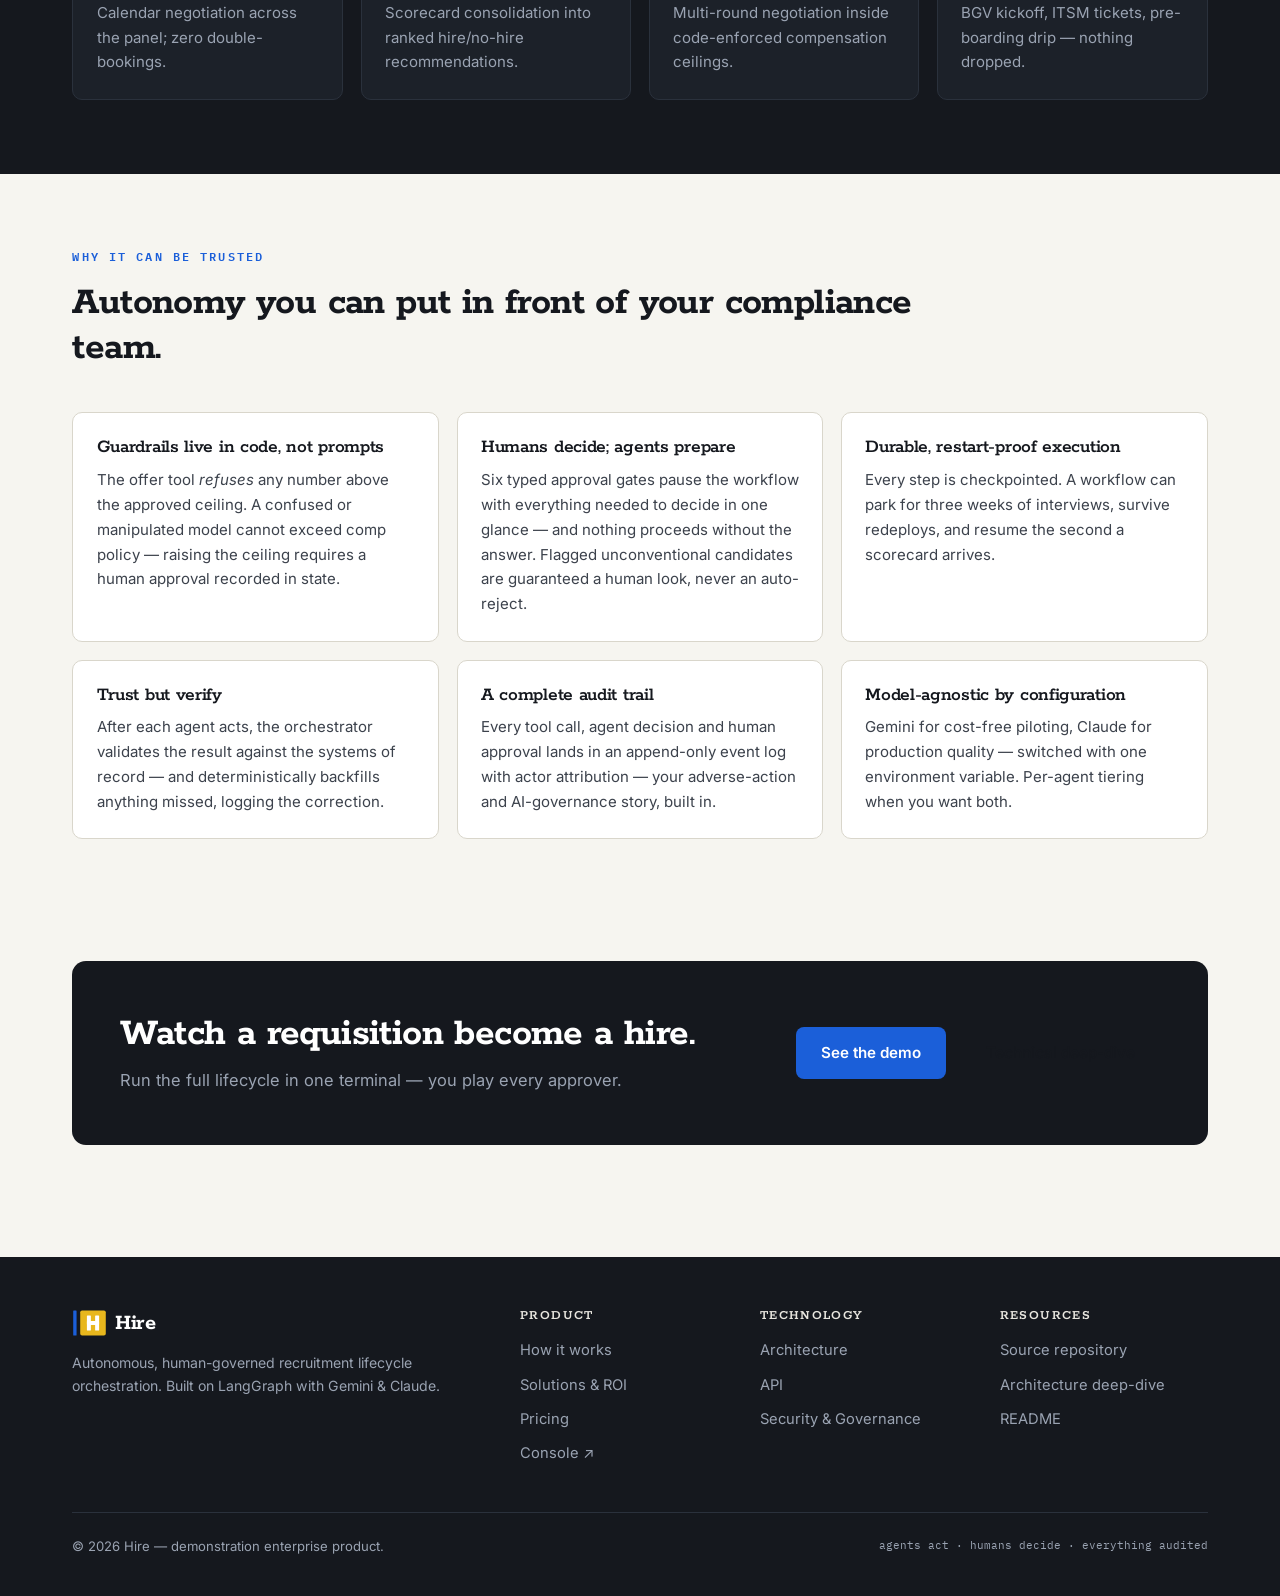
==== commit 9265040d: "Rebrand site to "Hire": new palette, Rokkitt, logo marks, motion - Apply approved 6-color palette (b" ====
--- a/website/index.html
+++ b/website/index.html
@@ -3,17 +3,19 @@
 <head>
   <meta charset="UTF-8">
   <meta name="viewport" content="width=device-width, initial-scale=1.0">
-  <title>TalentFlow — Autonomous, Human-Governed Recruiting</title>
-  <meta name="description" content="TalentFlow runs the entire recruitment lifecycle — position creation to onboarding — with autonomous AI agents and governed human-in-the-loop checkpoints.">
+  <title>Hire — Autonomous, Human-Governed Recruiting</title>
+  <meta name="description" content="Hire runs the entire recruitment lifecycle — position creation to onboarding — with autonomous AI agents and governed human-in-the-loop checkpoints.">
   <link rel="preconnect" href="https://fonts.googleapis.com">
-  <link href="https://fonts.googleapis.com/css2?family=Space+Grotesk:wght@500;600;700&family=Inter:wght@400;500;600&family=IBM+Plex+Mono:wght@400;600&display=swap" rel="stylesheet">
+  <link href="https://fonts.googleapis.com/css2?family=Rokkitt:wght@500;600;700;800&family=Inter:wght@400;500;600&family=IBM+Plex+Mono:wght@400;600&display=swap" rel="stylesheet">
+  <link rel="icon" type="image/svg+xml" href="assets/brand/logo-favicon.svg">
+  <link rel="apple-touch-icon" href="assets/brand/logo-favicon.svg">
   <link rel="stylesheet" href="assets/css/style.css">
 </head>
 <body>
 
 <header class="nav">
   <div class="wrap nav-inner">
-    <a class="logo" href="index.html"><span class="mark"></span>Talent<span class="tf-flow">Flow</span></a>
+    <a class="logo" href="index.html"><img class="brand-mark" src="assets/brand/logo-mark.svg" alt="" width="34" height="30"><span class="brand-word">Hire</span></a>
     <button class="nav-toggle" aria-label="Menu">☰</button>
     <ul class="nav-links">
       <li><a href="index.html">Home</a></li>
@@ -33,7 +35,7 @@
     <span class="kicker">The Agentic Recruiting Operating System</span>
     <h1>Hiring at the speed of <em>human judgement</em> — and nothing slower.</h1>
     <p class="lede">
-      TalentFlow runs the entire recruitment lifecycle — position creation to day-1 onboarding —
+      Hire runs the entire recruitment lifecycle — position creation to day-1 onboarding —
       with autonomous AI agents, pausing only for the decisions that must stay human.
       The administrative latency between steps disappears. The governance gets stronger.
     </p>
@@ -41,6 +43,7 @@
       <a class="btn btn-primary" href="product.html">See how it works</a>
       <a class="btn btn-ghost" href="technology.html">Read the architecture</a>
     </div>
+    <hr class="flowline" aria-hidden="true" style="margin-top:2.6rem; max-width:520px">
   </div>
 </section>
 
@@ -70,7 +73,7 @@
         waiting to be raised.
       </p>
       <p style="margin-top:1rem; color:var(--ink-soft)">
-        TalentFlow’s position: <strong>automate the queue, govern the judgement.</strong>
+        Hire’s position: <strong>automate the queue, govern the judgement.</strong>
         Agents collapse days of administration into minutes. Humans keep — and gain better
         visibility over — every decision that matters.
       </p>
@@ -78,7 +81,7 @@
     <div class="reveal">
       <div class="table-card">
         <table>
-          <thead><tr><th>Internal step</th><th>Typical</th><th>TalentFlow</th></tr></thead>
+          <thead><tr><th>Internal step</th><th>Typical</th><th>Hire</th></tr></thead>
           <tbody>
             <tr><td>Brief → approved JD</td><td>3–7 days</td><td><strong>Minutes + 1 click</strong></td></tr>
             <tr><td>Sourcing + first screen</td><td>5–10 days</td><td><strong>Minutes, in parallel</strong></td></tr>
@@ -237,7 +240,7 @@
   <div class="wrap">
     <div class="foot-grid">
       <div>
-        <a class="logo" href="index.html" style="color:#fff"><span class="mark"></span>Talent<span class="tf-flow">Flow</span></a>
+        <a class="logo" href="index.html" style="color:#fff"><img class="brand-mark" src="assets/brand/logo-mark.svg" alt="" width="34" height="30"><span class="brand-word">Hire</span></a>
         <p class="small" style="margin-top:0.8rem">Autonomous, human-governed recruitment lifecycle orchestration.
            Built on LangGraph with Gemini &amp; Claude.</p>
       </div>
@@ -259,7 +262,7 @@
       </ul></div>
     </div>
     <div class="foot-note">
-      <span>© 2026 TalentFlow — demonstration enterprise product.</span>
+      <span>© 2026 Hire — demonstration enterprise product.</span>
       <span class="mono">agents act · humans decide · everything audited</span>
     </div>
   </div>
--- a/website/assets/css/style.css
+++ b/website/assets/css/style.css
@@ -1,35 +1,56 @@
 /* ============================================================
-   TalentFlow — product site design system
-   Editorial-industrial: paper ground, ink type, vermilion for
-   human judgement, green for agent autonomy.
+   Hire — product site design system
+   Editorial-industrial: paper ground, ink type, gold for the
+   human gates, green for agent autonomy, blue as the brand line.
+   Palette: blue #1B5FD9 · gold #E8B71D · green #3F6F54 ·
+            sky #6E91C8 · stone #57534E · ink #15181E
    ============================================================ */
 
 :root {
   --paper: #f6f5f0;
   --card: #ffffff;
-  --ink: #0e1116;
+  --ink: #15181E;
   --ink-soft: #3c424c;
-  --muted: #6b7280;
+  --muted: #57534E;           /* stone */
   --line: #d9d6cb;
-  --accent: #e8490f;          /* human gates / CTAs */
-  --accent-dark: #c23a09;
-  --agent: #0e8a5f;           /* autonomous agents */
-  --agent-soft: #e3f2eb;
-  --human-soft: #fdeae0;
-  --system: #2563eb;
-  --dark: #0e1116;
-  --dark-card: #161b23;
+
+  --brand: #1B5FD9;           /* blue — brand line, primary action */
+  --brand-dark: #1647a8;
+  --brand-soft: #e6eefb;
+
+  --accent: #1B5FD9;          /* primary CTA / highlight = brand blue */
+  --accent-dark: #1647a8;
+
+  --gold: #E8B71D;            /* human gates / judgement */
+  --gold-dark: #b88c0d;
+  --human-soft: #fbf0cf;
+
+  --agent: #3F6F54;           /* autonomous agents */
+  --agent-soft: #e4efe8;
+
+  --system: #6E91C8;          /* sky — system / integration */
+  --system-soft: #e6edf7;
+
+  --dark: #15181E;
+  --dark-card: #1c2129;
   --dark-line: #2a313c;
   --dark-text: #e8e6df;
   --dark-muted: #9aa3b2;
   --radius: 10px;
   --maxw: 1180px;
-  --font-display: "Space Grotesk", "Inter", system-ui, sans-serif;
+  --font-display: "Rokkitt", Georgia, "Times New Roman", serif;
+  --font-brand: "Rokkitt", Georgia, serif;
   --font-body: "Inter", system-ui, -apple-system, sans-serif;
   --font-mono: "IBM Plex Mono", ui-monospace, "SF Mono", Menlo, monospace;
 }
 
 * { box-sizing: border-box; margin: 0; padding: 0; }
+
+/* The `hidden` attribute must always win, even over class rules that set a
+   `display` value (e.g. flex/grid overlays). Without this, an author rule like
+   `.busy { display: flex }` outranks the UA `[hidden]` rule and the element
+   stays visible despite hidden=true. */
+[hidden] { display: none !important; }
 
 html { scroll-behavior: smooth; }
 
@@ -112,15 +133,12 @@
 }
 
 .logo {
-  font-family: var(--font-display);
-  font-weight: 700; font-size: 1.18rem; text-decoration: none;
-  display: flex; align-items: center; gap: 0.5rem;
-}
-.logo .mark {
-  width: 14px; height: 14px; background: var(--accent);
-  display: inline-block; clip-path: polygon(0 0, 100% 0, 100% 65%, 65% 100%, 0 100%);
-}
-.logo .tf-flow { color: var(--accent); }
+  font-family: var(--font-brand);
+  font-weight: 700; font-size: 1.42rem; text-decoration: none;
+  display: flex; align-items: center; gap: 0.5rem; line-height: 1;
+}
+.logo .brand-mark { height: 30px; width: auto; display: block; }
+.logo .brand-word { letter-spacing: -0.01em; }
 
 .nav-links { display: flex; align-items: center; gap: 1.7rem; list-style: none; }
 .nav-links a {
@@ -211,8 +229,8 @@
   border-radius: 99px; margin: 0 0.3rem 0.3rem 0;
 }
 .tag-agent { background: var(--agent-soft); color: var(--agent); }
-.tag-human { background: var(--human-soft); color: var(--accent-dark); }
-.tag-system { background: #e4ecfb; color: var(--system); }
+.tag-human { background: var(--human-soft); color: var(--gold-dark); }
+.tag-system { background: var(--system-soft); color: #3a567f; }
 .tag-plain { background: #ecebe4; color: var(--ink-soft); }
 
 /* ---------- lifecycle flow diagram ---------- */
@@ -233,7 +251,7 @@
   width: 42px; height: 42px; border-radius: 50%; display: flex; align-items: center;
   justify-content: center; border: 1.5px solid var(--ink); background: var(--paper);
 }
-.flow-step.is-human .flow-idx { border-color: var(--accent); color: var(--accent-dark); background: var(--human-soft); }
+.flow-step.is-human .flow-idx { border-color: var(--gold); color: var(--gold-dark); background: var(--human-soft); }
 .flow-step.is-agent .flow-idx { border-color: var(--agent); color: var(--agent); background: var(--agent-soft); }
 .flow-body h4 { margin-bottom: 0.15rem; }
 .flow-body p { font-size: 0.9rem; color: var(--ink-soft); }
@@ -246,7 +264,7 @@
 /* ---------- gate (HITL) blocks ---------- */
 
 .gate {
-  border-left: 4px solid var(--accent); background: var(--card);
+  border-left: 4px solid var(--gold); background: var(--card);
   border-radius: 0 var(--radius) var(--radius) 0; border-top: 1px solid var(--line);
   border-right: 1px solid var(--line); border-bottom: 1px solid var(--line);
   padding: 1.3rem 1.4rem;
@@ -259,7 +277,7 @@
 /* ---------- dark sections ---------- */
 
 .dark { background: var(--dark); color: var(--dark-text); }
-.dark .kicker { color: #ff7a45; }
+.dark .kicker { color: var(--system); }
 .dark .lede, .dark .section-head p { color: var(--dark-muted); }
 .dark .card { background: var(--dark-card); border-color: var(--dark-line); }
 .dark .card p { color: var(--dark-muted); }
@@ -292,7 +310,7 @@
 }
 .term-bar { background: #161d27; padding: 0.55rem 1rem; display: flex; gap: 0.45rem; align-items: center; }
 .term-bar i { width: 11px; height: 11px; border-radius: 50%; background: #2c3543; display: inline-block; }
-.term-bar i:first-child { background: #e8490f; }
+.term-bar i:first-child { background: var(--gold); }
 .term-bar span { font-family: var(--font-mono); font-size: 0.72rem; color: #5d6b7e; margin-left: 0.6rem; }
 .term pre { border: none; border-radius: 0; margin: 0; background: transparent; font-size: 0.79rem; }
 .term .g { color: #4cc38a; } .term .y { color: #f5b042; } .term .b { color: #6ea8fe; } .term .dim { color: #5d6b7e; }
@@ -371,7 +389,7 @@
 .legend { display: flex; gap: 1.4rem; flex-wrap: wrap; margin: 1.2rem 0 2rem; font-size: 0.85rem; color: var(--ink-soft); }
 .legend i { width: 11px; height: 11px; border-radius: 3px; display: inline-block; margin-right: 0.45rem; }
 .legend .i-agent { background: var(--agent); }
-.legend .i-human { background: var(--accent); }
+.legend .i-human { background: var(--gold); }
 .legend .i-system { background: var(--system); }
 
 .divider { border: none; border-top: 1px solid var(--line); margin: 0; }
@@ -379,5 +397,61 @@
 .anchor-offset { scroll-margin-top: 90px; }
 
 /* Console link in the top nav */
-.nav-links .nav-console { color: var(--accent-dark); font-weight: 600; }
-.nav-links .nav-console:hover { color: var(--accent); }
+.nav-links .nav-console { color: var(--brand); font-weight: 600; }
+.nav-links .nav-console:hover { color: var(--brand-dark); }
+
+/* ============================================================
+   Motion — subtle "live system" cues. All guarded by
+   prefers-reduced-motion so it stays calm where requested.
+   ============================================================ */
+
+/* Brand flow-line: a thread of the palette pulling left→right.
+   Drop <div class="flowline"></div> wherever a living line helps. */
+.flowline {
+  height: 3px; border-radius: 99px; border: none; margin: 0;
+  background: linear-gradient(90deg,
+    var(--brand) 0%, var(--system) 22%, var(--gold) 48%,
+    var(--agent) 72%, var(--brand) 100%);
+  background-size: 220% 100%;
+  animation: flow-move 7s linear infinite;
+}
+.flowline.thin { height: 2px; }
+
+@keyframes flow-move { to { background-position: 220% 50%; } }
+
+/* Primary button: a slow light sweep on hover. */
+.btn-primary { position: relative; overflow: hidden; isolation: isolate; }
+.btn-primary::after {
+  content: ""; position: absolute; inset: 0; z-index: -1;
+  background: linear-gradient(110deg, transparent 35%,
+    rgba(255, 255, 255, 0.28) 50%, transparent 65%);
+  transform: translateX(-130%);
+}
+.btn-primary:hover::after { animation: btn-sweep 0.9s ease forwards; }
+@keyframes btn-sweep { to { transform: translateX(130%); } }
+
+/* Lifecycle: agent steps quietly breathe (autonomy at work);
+   the connector arrow drifts to suggest forward motion. */
+.flow-step.is-agent .flow-idx { animation: idx-breathe 2.8s ease-in-out infinite; }
+@keyframes idx-breathe {
+  0%, 100% { box-shadow: 0 0 0 0 rgba(63, 111, 84, 0); }
+  50%      { box-shadow: 0 0 0 6px rgba(63, 111, 84, 0.14); }
+}
+.flow-step::after { animation: arrow-drift 2.4s ease-in-out infinite; }
+@keyframes arrow-drift {
+  0%, 100% { transform: translateY(0); opacity: 0.55; }
+  50%      { transform: translateY(3px); opacity: 1; }
+}
+
+/* Logo mark: a faint shimmer of life on hover. */
+.logo:hover .brand-mark { animation: mark-tip 0.5s ease; }
+@keyframes mark-tip {
+  40% { transform: translateY(-2px) rotate(-2deg); }
+  100% { transform: none; }
+}
+
+@media (prefers-reduced-motion: reduce) {
+  .flowline, .btn-primary::after, .flow-step.is-agent .flow-idx,
+  .flow-step::after, .logo:hover .brand-mark { animation: none; }
+  .btn-primary::after { display: none; }
+}
